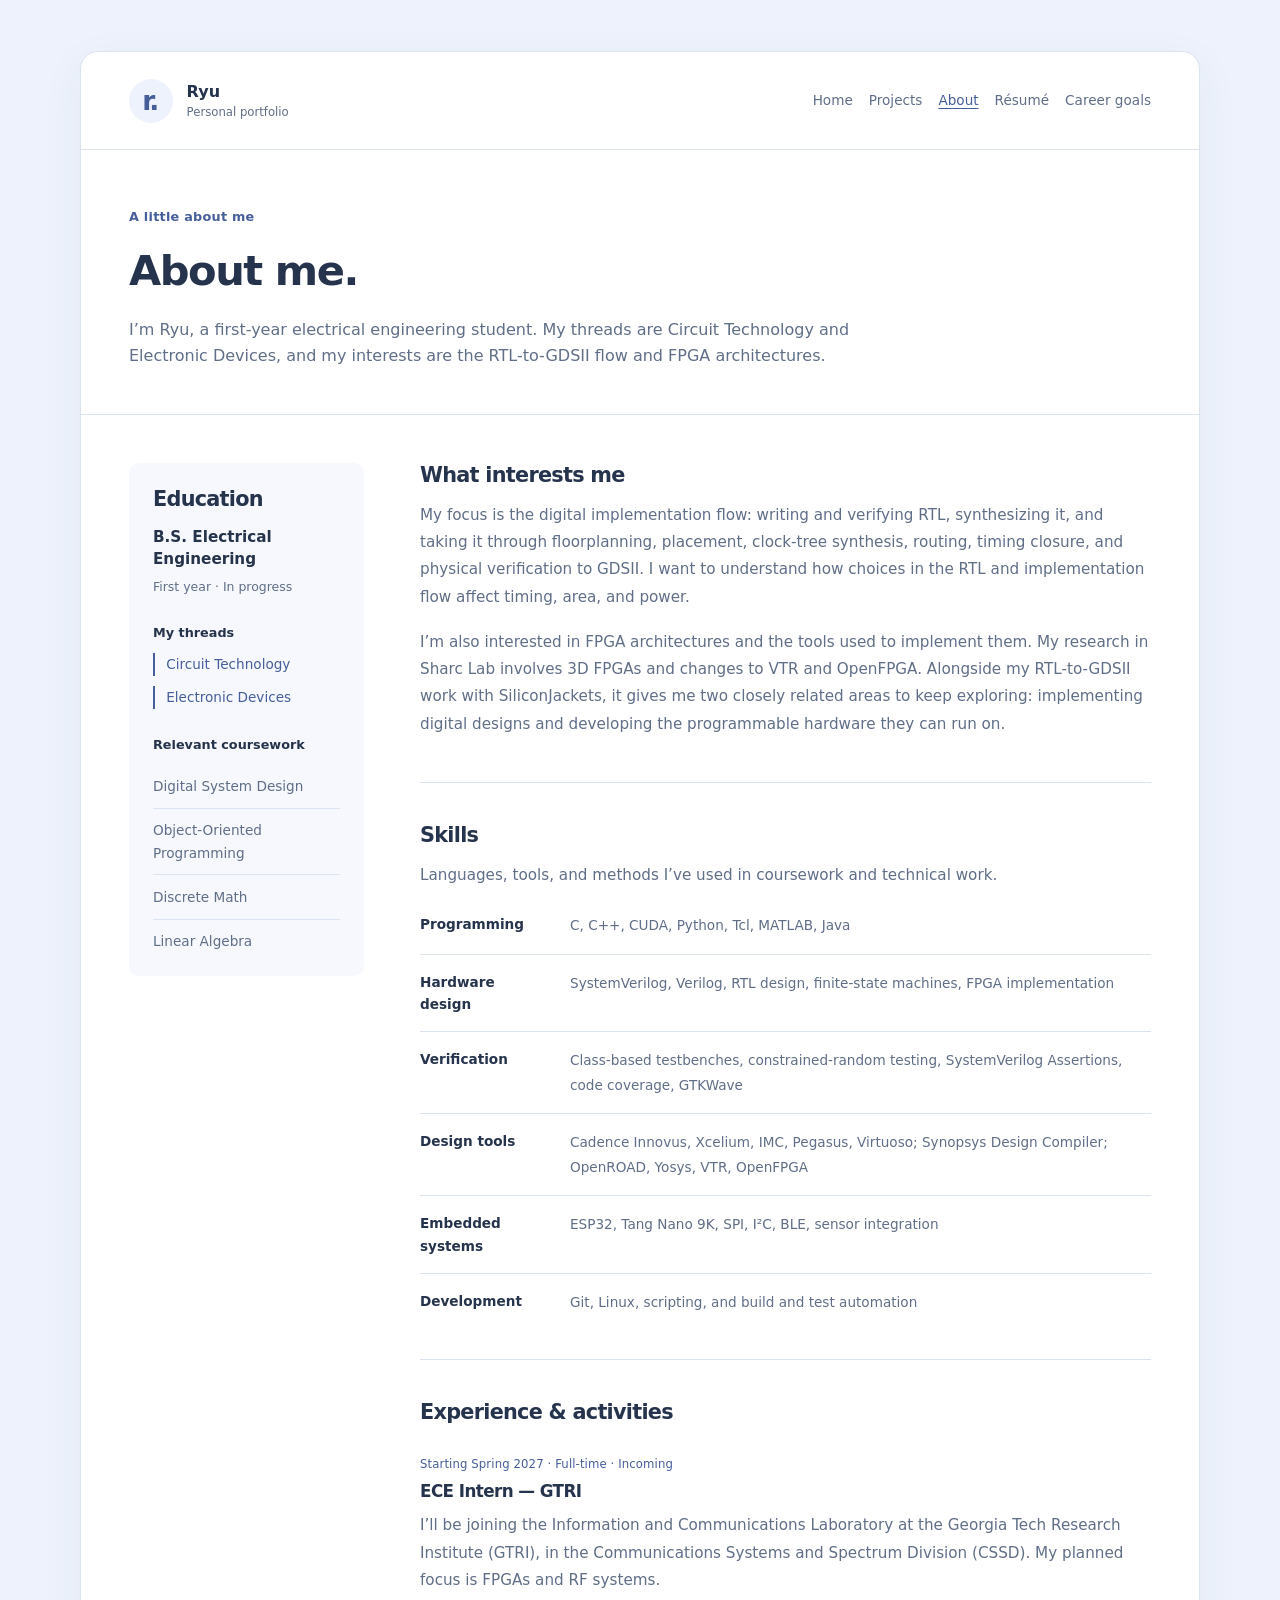
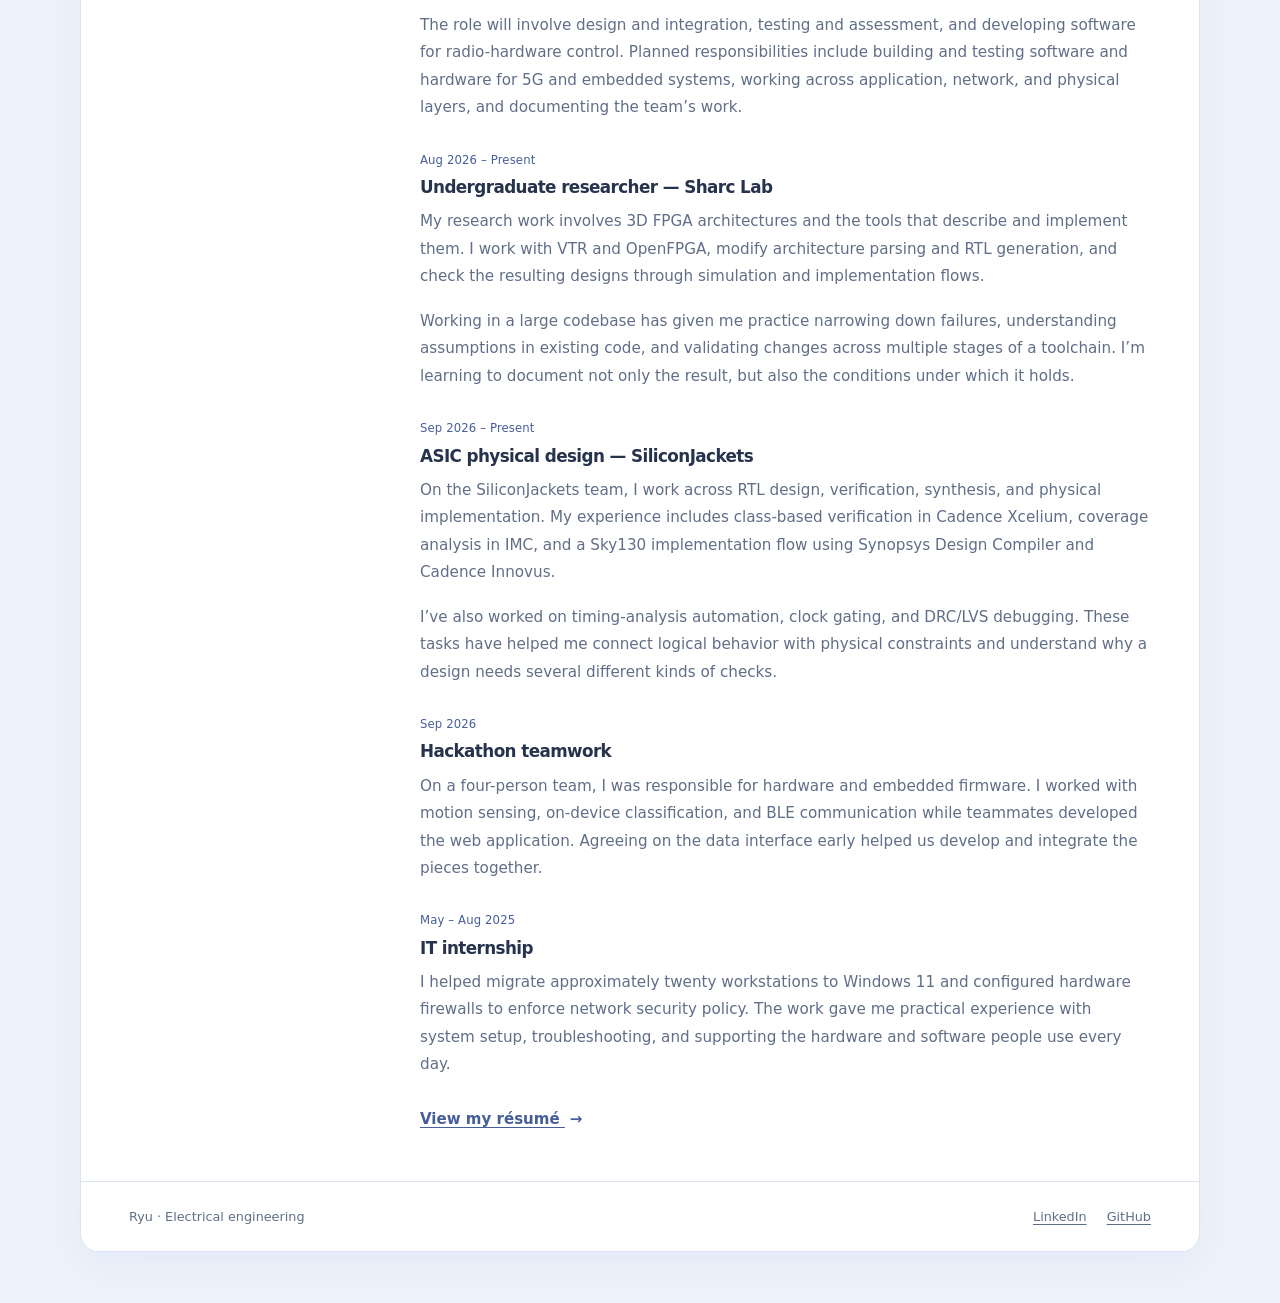
==== about.html @ d7442543 "Refresh cached pages through versioned internal navigation" ====
<!doctype html>
<html lang="en">
<head>
  <meta charset="utf-8">
  <meta name="viewport" content="width=device-width, initial-scale=1">
  <title>About Ryu — Electrical engineering</title>
  <meta name="description" content="First-year electrical engineering student studying Circuit Technology and Electronic Devices. Education, skills, and experience.">
  <link rel="icon" href="assets/favicon.svg" type="image/svg+xml">
  <link rel="stylesheet" href="assets/site.a229d9a0cc8a.css">
</head>
<body class="site-page">
<a class="skip" href="#main">Skip to content</a>
<div class="site-shell">
  <header class="welcome-header">
    <a class="welcome-brand" href="index.html?v=a229d9a0cc8a" aria-label="Ryu — Home"><span class="initial" aria-hidden="true">r.</span><span>Ryu<span class="brand-caption">Personal portfolio</span></span></a>
    <nav class="site-nav" aria-label="Main">
      <a href="index.html?v=a229d9a0cc8a">Home</a>
      <a href="projects.html?v=a229d9a0cc8a">Projects</a>
      <a href="about.html?v=a229d9a0cc8a" aria-current="page">About</a>
      <a href="resume.html?v=a229d9a0cc8a">Résumé</a>
      <a href="goals.html?v=a229d9a0cc8a">Career goals</a>
    </nav>
  </header>
  <main id="main">
    <header class="profile-intro">
      <p class="welcome-eyebrow">A little about me</p>
      <h1>About me.</h1>
      <p>I’m Ryu, a first-year electrical engineering student. My threads are Circuit Technology and Electronic Devices, and my interests are the RTL-to-GDSII flow and FPGA architectures.</p>
    </header>
    <div class="profile-body">
      <aside class="education-panel" aria-labelledby="education">
        <h2 id="education">Education</h2>
        <p class="degree">B.S. Electrical Engineering</p>
        <p class="education-year">First year · In progress</p>
        <h3>My threads</h3>
        <ul class="thread-list">
          <li>Circuit Technology</li>
          <li>Electronic Devices</li>
        </ul>
        <h3>Relevant coursework</h3>
        <ul class="course-list">
          <li>Digital System Design</li>
          <li>Object-Oriented Programming</li>
          <li>Discrete Math</li>
          <li>Linear Algebra</li>
        </ul>
      </aside>
      <div class="profile-content">
        <section aria-labelledby="interests">
          <h2 id="interests">What interests me</h2>
          <p>My focus is the digital implementation flow: writing and verifying RTL, synthesizing it, and taking it through floorplanning, placement, clock-tree synthesis, routing, timing closure, and physical verification to GDSII. I want to understand how choices in the RTL and implementation flow affect timing, area, and power.</p>
          <p>I’m also interested in FPGA architectures and the tools used to implement them. My research in Sharc Lab involves 3D FPGAs and changes to VTR and OpenFPGA. Alongside my RTL-to-GDSII work with SiliconJackets, it gives me two closely related areas to keep exploring: implementing digital designs and developing the programmable hardware they can run on.</p>
        </section>
        <section class="profile-section" aria-labelledby="skills">
          <h2 id="skills">Skills</h2>
          <p class="section-description">Languages, tools, and methods I’ve used in coursework and technical work.</p>
          <dl class="skill-list">
            <div><dt>Programming</dt><dd>C, C++, CUDA, Python, Tcl, MATLAB, Java</dd></div>
            <div><dt>Hardware design</dt><dd>SystemVerilog, Verilog, RTL design, finite-state machines, FPGA implementation</dd></div>
            <div><dt>Verification</dt><dd>Class-based testbenches, constrained-random testing, SystemVerilog Assertions, code coverage, GTKWave</dd></div>
            <div><dt>Design tools</dt><dd>Cadence Innovus, Xcelium, IMC, Pegasus, Virtuoso; Synopsys Design Compiler; OpenROAD, Yosys, VTR, OpenFPGA</dd></div>
            <div><dt>Embedded systems</dt><dd>ESP32, Tang Nano 9K, SPI, I²C, BLE, sensor integration</dd></div>
            <div><dt>Development</dt><dd>Git, Linux, scripting, and build and test automation</dd></div>
          </dl>
        </section>
        <section class="profile-section" aria-labelledby="experience">
          <h2 id="experience">Experience &amp; activities</h2>
          <article class="experience-entry upcoming-experience">
            <p class="experience-date">Starting Spring 2027 · Full-time · Incoming</p>
            <h3>ECE Intern — GTRI</h3>
            <p>I’ll be joining the Information and Communications Laboratory at the Georgia Tech Research Institute (GTRI), in the Communications Systems and Spectrum Division (CSSD). My planned focus is FPGAs and RF systems.</p>
            <p>The role will involve design and integration, testing and assessment, and developing software for radio-hardware control. Planned responsibilities include building and testing software and hardware for 5G and embedded systems, working across application, network, and physical layers, and documenting the team’s work.</p>
          </article>
          <article class="experience-entry">
            <p class="experience-date">Aug 2026 – Present</p>
            <h3>Undergraduate researcher — Sharc Lab</h3>
            <p>My research work involves 3D FPGA architectures and the tools that describe and implement them. I work with VTR and OpenFPGA, modify architecture parsing and RTL generation, and check the resulting designs through simulation and implementation flows.</p>
            <p>Working in a large codebase has given me practice narrowing down failures, understanding assumptions in existing code, and validating changes across multiple stages of a toolchain. I’m learning to document not only the result, but also the conditions under which it holds.</p>
          </article>
          <article class="experience-entry">
            <p class="experience-date">Sep 2026 – Present</p>
            <h3>ASIC physical design — SiliconJackets</h3>
            <p>On the SiliconJackets team, I work across RTL design, verification, synthesis, and physical implementation. My experience includes class-based verification in Cadence Xcelium, coverage analysis in IMC, and a Sky130 implementation flow using Synopsys Design Compiler and Cadence Innovus.</p>
            <p>I’ve also worked on timing-analysis automation, clock gating, and DRC/LVS debugging. These tasks have helped me connect logical behavior with physical constraints and understand why a design needs several different kinds of checks.</p>
          </article>
          <article class="experience-entry">
            <p class="experience-date">Sep 2026</p>
            <h3>Hackathon teamwork</h3>
            <p>On a four-person team, I was responsible for hardware and embedded firmware. I worked with motion sensing, on-device classification, and BLE communication while teammates developed the web application. Agreeing on the data interface early helped us develop and integrate the pieces together.</p>
          </article>
          <article class="experience-entry">
            <p class="experience-date">May – Aug 2025</p>
            <h3>IT internship</h3>
            <p>I helped migrate approximately twenty workstations to Windows 11 and configured hardware firewalls to enforce network security policy. The work gave me practical experience with system setup, troubleshooting, and supporting the hardware and software people use every day.</p>
          </article>
        </section>
        <a class="read-link" href="resume.html?v=a229d9a0cc8a">View my résumé <span aria-hidden="true">→</span></a>
      </div>
    </div>
  </main>
  <footer class="site-footer"><span>Ryu · Electrical engineering</span><nav aria-label="Social links"><a href="https://www.linkedin.com/in/ryutran">LinkedIn</a><a href="https://github.com/goshoryuken">GitHub</a></nav></footer>
</div>
</body>
</html>
---- assets/site.a229d9a0cc8a.css ----
:root {
  color-scheme: light dark;
  --bg: #edf2fc;
  --surface: #fff;
  --ink: #26334c;
  --muted: #606e88;
  --rule: #dbe3f1;
  --accent: #465e9a;
  --welcome-tint: #f6f8fd;
  --welcome-hover: #edf2fc;
  --mono: ui-monospace, "SFMono-Regular", Consolas, monospace;
}
* { box-sizing: border-box; }
body { margin: 0; background: var(--bg); color: var(--ink); font: 16px/1.65 system-ui, -apple-system, "Segoe UI", sans-serif; }
a { color: inherit; text-underline-offset: .22em; text-decoration-thickness: 1px; }
a:hover { color: var(--accent); }
:focus-visible { outline: 2px solid var(--accent); outline-offset: 5px; }
img { display: block; max-width: 100%; height: auto; }
h1, h2, h3 { line-height: 1.25; font-weight: 600; letter-spacing: -.035em; }
h1 { font-size: clamp(1.85rem, 4vw, 2.6rem); margin: 0; }
h2 { font-size: 1.3rem; margin: 2.5rem 0 .8rem; }
h3 { font-size: 1.1rem; }
p { margin: 0 0 1.1rem; }
.skip { position: absolute; left: -9999px; }
.skip:focus { left: 1rem; top: 1rem; padding: .5rem; background: var(--surface); z-index: 10; }
.site-nav { display: flex; gap: 1.5rem; font-size: .9rem; }
.site-nav a { color: var(--muted); text-decoration: none; }
.site-nav a[aria-current="page"] { color: var(--ink); text-decoration: underline; }
.read-link { color: var(--accent); font-size: .94rem; font-weight: 550; }
.read-link span { display: inline-block; margin-left: .3rem; }
.section-head { display: flex; justify-content: space-between; align-items: baseline; gap: 1rem; margin-bottom: 1.2rem; }
.section-head h2 { margin: 0; font-size: 1.15rem; }
.section-head > span { font-size: .82rem; color: var(--muted); }
.featured-grid { display: grid; grid-template-columns: repeat(2, minmax(0, 1fr)); gap: 1.5rem; }
.project-card { border: 1px solid var(--rule); border-radius: 6px; overflow: hidden; background: var(--surface); }
.project-image { display: flex; align-items: center; justify-content: center; height: 280px; background: var(--welcome-tint); border-bottom: 1px solid var(--rule); padding: 1rem; }
.project-image img { width: 100%; height: 100%; object-fit: contain; }
.cpu-image { background: #090a0b; }
.card-copy { padding: 1.5rem; }
.meta { font-family: var(--mono); font-size: .72rem; color: var(--muted); margin: 0 0 .7rem; }
.card-copy h2 { margin: 0 0 .8rem; font-size: 1.4rem; }
.card-copy h2 a { text-decoration: none; }
.card-copy h2 a:hover { text-decoration: underline; }
.card-copy > p:not(.meta) { color: var(--muted); font-size: .95rem; }
.page-head { padding: 3.5rem 0 2.5rem; max-width: 820px; }
.lede { color: var(--muted); font-size: 1.08rem; margin: 1.2rem 0 0; }
.page-head > .read-link { display: inline-block; margin-top: 1.5rem; }
.label { font-size: .82rem; color: var(--muted); margin-bottom: 1.1rem; }
.prose { max-width: 68ch; }
.project-connection { padding: 1rem 0 1.5rem; }
.project-connection p { color: var(--muted); }
.other-projects { margin-top: 1.5rem; }
.other-projects > a { display: flex; justify-content: space-between; gap: 1rem; padding: 1.25rem 0; border-top: 1px solid var(--rule); text-decoration: none; }
.other-projects strong { font-weight: 550; }
.other-projects a > span > span { display: block; color: var(--muted); font-size: .9rem; margin-top: .25rem; }
.article { display: grid; grid-template-columns: minmax(0, 1fr) 220px; gap: 3rem; }
.body { min-width: 0; }
.body > h2:first-child { margin-top: 0; }
.body li { margin-bottom: .6rem; }
.body ul, .body ol { padding-left: 1.3rem; }
.article aside { font-size: .87rem; }
.sticky { position: sticky; top: 2rem; }
.spec { margin: 0; border-top: 1px solid var(--rule); }
.spec dt { font-size: .75rem; color: var(--muted); margin-top: .85rem; }
.spec dd { margin: .25rem 0 0; padding-bottom: .85rem; border-bottom: 1px solid var(--rule); overflow-wrap: anywhere; }
figure { margin: 1.8rem 0; }
.body > figure:first-child { margin-top: 0; }
figure img { width: 100%; border: 1px solid var(--rule); border-radius: 3px; }
figcaption { font-size: .8rem; color: var(--muted); margin-top: .6rem; }
figcaption b { font-size: .7rem; margin-right: .4rem; }
pre { overflow-x: auto; padding: 1rem; border: 1px solid var(--rule); background: var(--surface); font-size: .8rem; }
code { font-family: var(--mono); font-size: .9em; overflow-wrap: anywhere; }
.flow strong, .flow span { display: block; }
.flow span { color: var(--muted); }
.table-wrap { overflow-x: auto; }
table { border-collapse: collapse; width: 100%; font-size: .9rem; }
th, td { text-align: left; padding: .6rem .8rem .6rem 0; border-bottom: 1px solid var(--rule); }

@media (max-width: 700px) {
  .featured-grid { grid-template-columns: 1fr; }
  .project-image { height: 250px; }
  .article { grid-template-columns: 1fr; gap: 2rem; }
  .sticky { position: static; }
  .section-head > span { display: none; }
  .site-nav { gap: 1rem; }
}

@media print {
  .site-header, .site-footer, .skip { display: none; }
  body { background: white; color: black; }
  .article { display: block; }
  .sticky { position: static; }
}

/* Expanded portfolio navigation and readable resume. */
.site-nav { flex-wrap: wrap; gap: .5rem 1.25rem; }
.resume-actions { display: flex; flex-wrap: wrap; gap: .75rem 1.5rem; margin-top: 1.5rem; font-size: .94rem; }
.resume-body > section:first-child h2 { margin-top: 0; }
.resume-entry { margin-top: 1.5rem; }
.resume-entry h3 { margin: 0 0 .35rem; }
.resume-entry li { margin-bottom: .65rem; }
.resume-entry ul { padding-left: 1.2rem; }
.resume-skills dt { font-weight: 600; margin-top: 1rem; }
.resume-skills dd { margin: .2rem 0 0; }
.discovery-note { border-top: 1px solid var(--rule); margin-top: 3rem; color: var(--muted); font-size: .9rem; }
.discovery-note h2 { font-size: 1.05rem; color: var(--ink); }
@media (max-width: 700px) {
  .site-nav { width: 100%; gap: .5rem 1rem; font-size: .85rem; }
}

/* Welcome page: introduction beside a directory of the portfolio. */

.home-page {
  min-height: 100svh;
  display: grid;
  align-content: center;
  padding: clamp(1.25rem, 5vw, 5rem);
}
.welcome-header { display: flex; align-items: center; justify-content: space-between; gap: 1rem; padding: 1.65rem 3rem; border-bottom: 1px solid var(--rule); }
.welcome-brand { display: flex; align-items: center; gap: .85rem; text-decoration: none; font-weight: 600; line-height: 1.5; }
.initial { display: grid; place-items: center; width: 44px; height: 44px; border-radius: 50%; color: var(--accent); background: var(--bg); font-size: 1.65rem; letter-spacing: -.08em; padding-right: .1em; }
.brand-caption { display: block; color: var(--muted); font-size: .73rem; font-weight: 400; }
.welcome-layout { display: grid; grid-template-columns: 1.35fr 1fr; }
.welcome-intro { padding: 4.5rem 3rem 3rem; display: flex; flex-direction: column; justify-content: space-between; gap: 3.5rem; }
.welcome-eyebrow { margin: 0 0 1.2rem; color: var(--accent); font-size: .8rem; font-weight: 550; letter-spacing: .02em; }
.welcome-intro h1 { font-size: clamp(2.5rem, 4.5vw, 3.7rem); letter-spacing: -.055em; font-weight: 600; line-height: 1.1; }
.welcome-role { margin: 1.5rem 0 1.2rem; color: var(--ink); font-size: clamp(1.25rem, 2.1vw, 1.5rem); line-height: 1.5; letter-spacing: -.025em; }
.welcome-description { max-width: 39ch; color: var(--muted); font-size: .97rem; line-height: 1.8; margin: 0; }
.social-buttons { display: flex; flex-wrap: wrap; gap: .75rem; }
.social-buttons a { display: inline-flex; align-items: center; gap: .6rem; border: 1px solid var(--rule); border-radius: 7px; padding: .7rem .85rem; color: var(--accent); text-decoration: none; font-size: .85rem; font-weight: 550; }
.social-buttons a:hover { background: var(--welcome-hover); border-color: var(--accent); }
.social-buttons svg { width: 18px; height: 18px; flex: none; }
.button-arrow { margin-left: .5rem; }
.welcome-pages { padding: 3rem 2rem; background: var(--welcome-tint); border-left: 1px solid var(--rule); border-radius: 0; }
.welcome-pages > .welcome-eyebrow { padding: 0 1rem; margin-bottom: 1rem; color: var(--muted); }
.welcome-pages > a { display: flex; align-items: center; justify-content: space-between; gap: 1rem; padding: 1.4rem 1rem; text-decoration: none; border-bottom: 1px solid var(--rule); }
.welcome-pages > a:last-child { border-bottom: 0; }
.welcome-pages > a:hover { background: var(--welcome-hover); border-radius: 7px; }
.page-link-title { display: block; font-size: 1.12rem; font-weight: 550; letter-spacing: -.02em; }
.page-link-description { display: block; font-size: .8rem; color: var(--muted); margin-top: .25rem; }
.page-link-arrow { color: var(--accent); font-size: 1.25rem; }
@media (prefers-color-scheme: dark) {
  :root { --bg: #171e2d; --surface: #222c3e; --ink: #edf1fa; --muted: #b2bfd5; --rule: #39475f; --accent: #b5c8f3; --welcome-tint: #263145; --welcome-hover: #303e57; }
}
@media (max-width: 850px) {
  .welcome-header { padding: 1.4rem 2rem; }
  .welcome-intro { padding: 3.5rem 2rem 2.5rem; }
  .welcome-pages { padding: 2.5rem 1rem; }
  .desktop-break { display: none; }
}
@media (max-width: 650px) {
  .home-page { padding: 1rem; align-content: start; }
  .welcome-header { padding: 1.2rem 1.5rem; }
  .welcome-layout { grid-template-columns: 1fr; }
  .welcome-intro { padding: 2.75rem 1.5rem 2rem; gap: 2rem; }
  .welcome-pages { padding: 1.75rem .75rem 1rem; border-left: 0; border-top: 1px solid var(--rule); border-radius: 0; }
  .welcome-pages > a { padding: 1.15rem 1rem; }
}
@media print {
  .home-page { display: block; padding: 0; --surface: #fff; --ink: #000; --muted: #333; }
  .welcome-layout { display: block; }
}

/* About: education alongside the biography, skills, and experience. */
.site-page { min-height: 100svh; padding: clamp(1rem, 4vw, 4rem); }
.site-shell { width: min(100%, 1120px); margin-inline: auto; border: 1px solid var(--rule); border-radius: 18px; background: var(--surface); box-shadow: 0 12px 45px rgb(53 72 111 / 5%); }
.welcome-header { flex-wrap: wrap; }
.site-nav { gap: .5rem 1rem; font-size: .85rem; }
.profile-intro { padding: 3.5rem 3rem 2.75rem; border-bottom: 1px solid var(--rule); }
.profile-intro h1 { max-width: 30ch; font-size: clamp(1.9rem, 3.5vw, 2.6rem); line-height: 1.2; }
.profile-intro > p:last-child { max-width: 72ch; color: var(--muted); margin: 1.3rem 0 0; }
.profile-body { display: grid; grid-template-columns: 235px minmax(0, 1fr); gap: 3.5rem; padding: 3rem; }
.education-panel { align-self: start; border-radius: 10px; background: var(--welcome-tint); padding: 1.5rem; }
.education-panel h2, .profile-content > section > h2 { margin-top: 0; font-size: 1.3rem; }
.degree { font-weight: 550; font-size: .95rem; line-height: 1.5; margin-bottom: .35rem; }
.education-year { font-size: .78rem; color: var(--muted); }
.education-panel h3 { margin: 1.75rem 0 .75rem; font-size: .8rem; letter-spacing: 0; }
.thread-list, .course-list { list-style: none; padding: 0; margin: 0; font-size: .85rem; }
.thread-list li { color: var(--accent); border-left: 2px solid var(--accent); padding-left: .7rem; margin-bottom: .65rem; }
.course-list li { padding: .65rem 0; border-bottom: 1px solid var(--rule); color: var(--muted); }
.course-list li:last-child { border-bottom: 0; padding-bottom: 0; }
.profile-content { min-width: 0; }
.profile-content p { font-size: .95rem; line-height: 1.8; color: var(--muted); }
.profile-section { margin-top: 2.75rem; padding-top: 2.5rem; border-top: 1px solid var(--rule); }
.section-description { margin-bottom: 1.5rem; }
.skill-list { margin: 0; font-size: .85rem; }
.skill-list > div { display: grid; grid-template-columns: 130px minmax(0, 1fr); gap: 1.25rem; padding: 1rem 0; border-bottom: 1px solid var(--rule); }
.skill-list > div:first-child { padding-top: 0; }
.skill-list > div:last-child { border-bottom: 0; padding-bottom: 0; }
.skill-list dt { font-weight: 550; }
.skill-list dd { margin: 0; color: var(--muted); line-height: 1.8; }
.experience-entry { margin: 1.75rem 0; }
.profile-content .experience-date { font-size: .73rem; letter-spacing: .01em; margin: 0 0 .4rem; color: var(--accent); }
.experience-entry h3 { font-size: 1.05rem; margin: 0 0 .65rem; }
.site-footer { display: flex; flex-wrap: wrap; justify-content: space-between; gap: 1rem; padding: 1.5rem 3rem; border-top: 1px solid var(--rule); color: var(--muted); font-size: .8rem; }
.site-footer nav { display: flex; gap: 1.25rem; }
@media (max-width: 850px) {
  .profile-intro { padding: 2.5rem 2rem; }
  .profile-body { padding: 2rem; grid-template-columns: 200px minmax(0, 1fr); gap: 2rem; }
  .education-panel { padding: 1.25rem; }
  .skill-list > div { grid-template-columns: 1fr; gap: .35rem; }
  .site-footer { padding-inline: 2rem; }
}
@media (max-width: 650px) {
  .profile-intro { padding: 2.5rem 1.5rem 2rem; }
  .profile-body { grid-template-columns: 1fr; padding: 1.5rem; gap: 2.5rem; }
  .education-panel { padding: 1.5rem; }
  .site-footer { padding-inline: 1.5rem; }
}
@media print {
  .site-page { padding: 0; --surface: #fff; --ink: #000; --muted: #333; }
  .site-shell { border: 0; box-shadow: none; }
  .site-page .welcome-header, .site-footer { display: none; }
  .profile-body { display: block; }
}

/* Portrait space can hold a real image without changing the welcome layout. */
.welcome-greeting { display: flex; align-items: center; gap: 1.5rem; }
.portrait-slot { width: 112px; height: 112px; flex: none; display: flex; flex-direction: column; align-items: center; justify-content: center; gap: .3rem; border: 1px dashed var(--rule); border-radius: 50%; background: var(--welcome-tint); color: var(--muted); overflow: hidden; }
.portrait-slot span { font-size: .7rem; }
.portrait-slot svg { width: 36px; height: 36px; flex: none; }
.portrait-slot img { width: 100%; height: 100%; object-fit: cover; }
@media (min-width: 651px) and (max-width: 1000px) {
  .welcome-greeting { gap: 1rem; }
  .portrait-slot { width: 80px; height: 80px; }
}
@media (max-width: 650px) {
  .welcome-greeting { flex-direction: column; align-items: flex-start; gap: 1.5rem; }
  .portrait-slot { width: 96px; height: 96px; }
}

/* Shared page frame and content spacing. */
.content-main { padding: 0 3rem 3rem; }
.content-main > .page-head { max-width: 100%; border-bottom: 1px solid var(--rule); margin-bottom: 2.5rem; }
.content-main .lede { max-width: 72ch; }
.content-main .article aside { background: var(--welcome-tint); border-radius: 10px; padding: 1.25rem; align-self: start; }
.content-main .article aside .spec { border-top: 0; }
.site-nav a[aria-current="page"] { color: var(--accent); }
.resume-actions a { display: inline-flex; align-items: center; padding: .65rem 1rem; border: 1px solid var(--rule); border-radius: 7px; color: var(--accent); text-decoration: none; }
.resume-actions a:hover { border-color: var(--accent); background: var(--welcome-hover); }
@media (max-width: 850px) {
  .content-main { padding: 0 2rem 2rem; }
}
@media (max-width: 650px) {
  .content-main { padding: 0 1.5rem 2rem; }
  .content-main > .page-head { padding-top: 2.5rem; padding-bottom: 2rem; margin-bottom: 2rem; }
}
@media print {
  .welcome-header, .site-footer { display: none; }
  .site-shell { border: 0; box-shadow: none; }
  .content-main { padding: 0; }
}
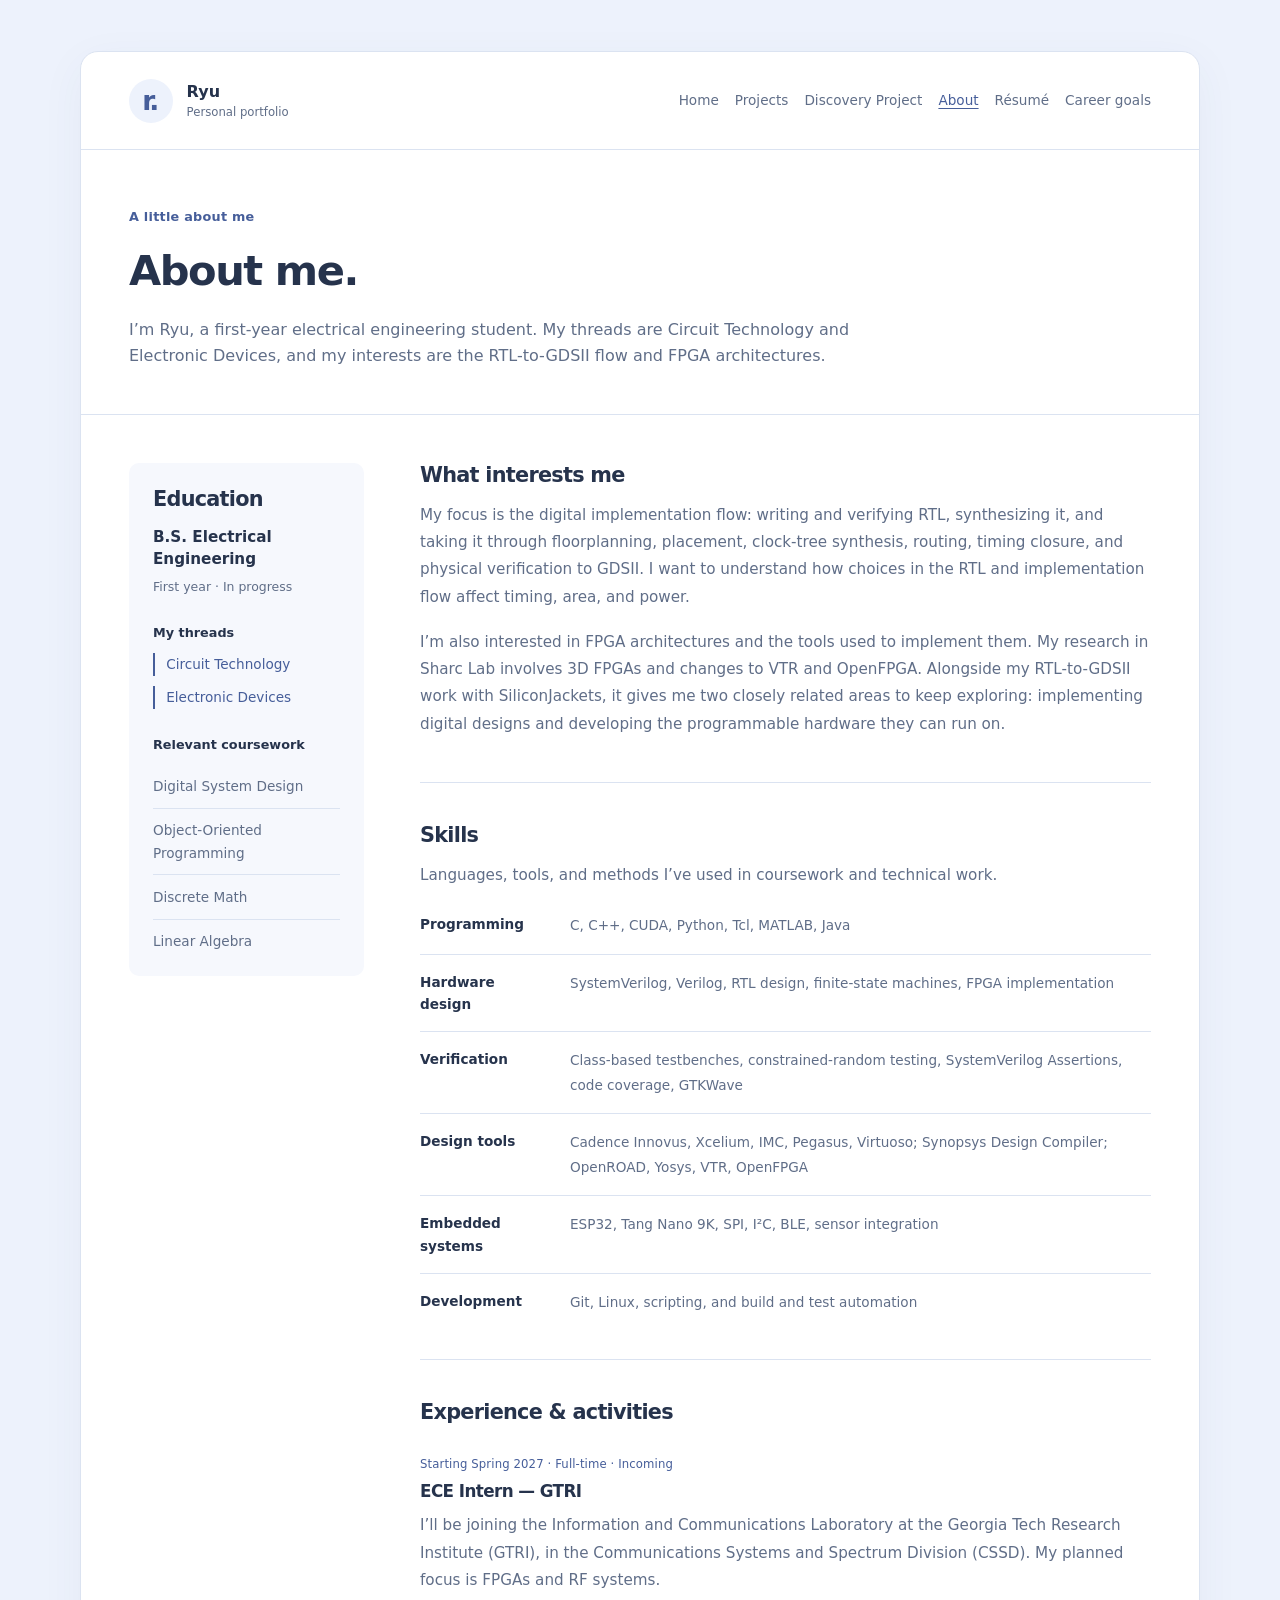
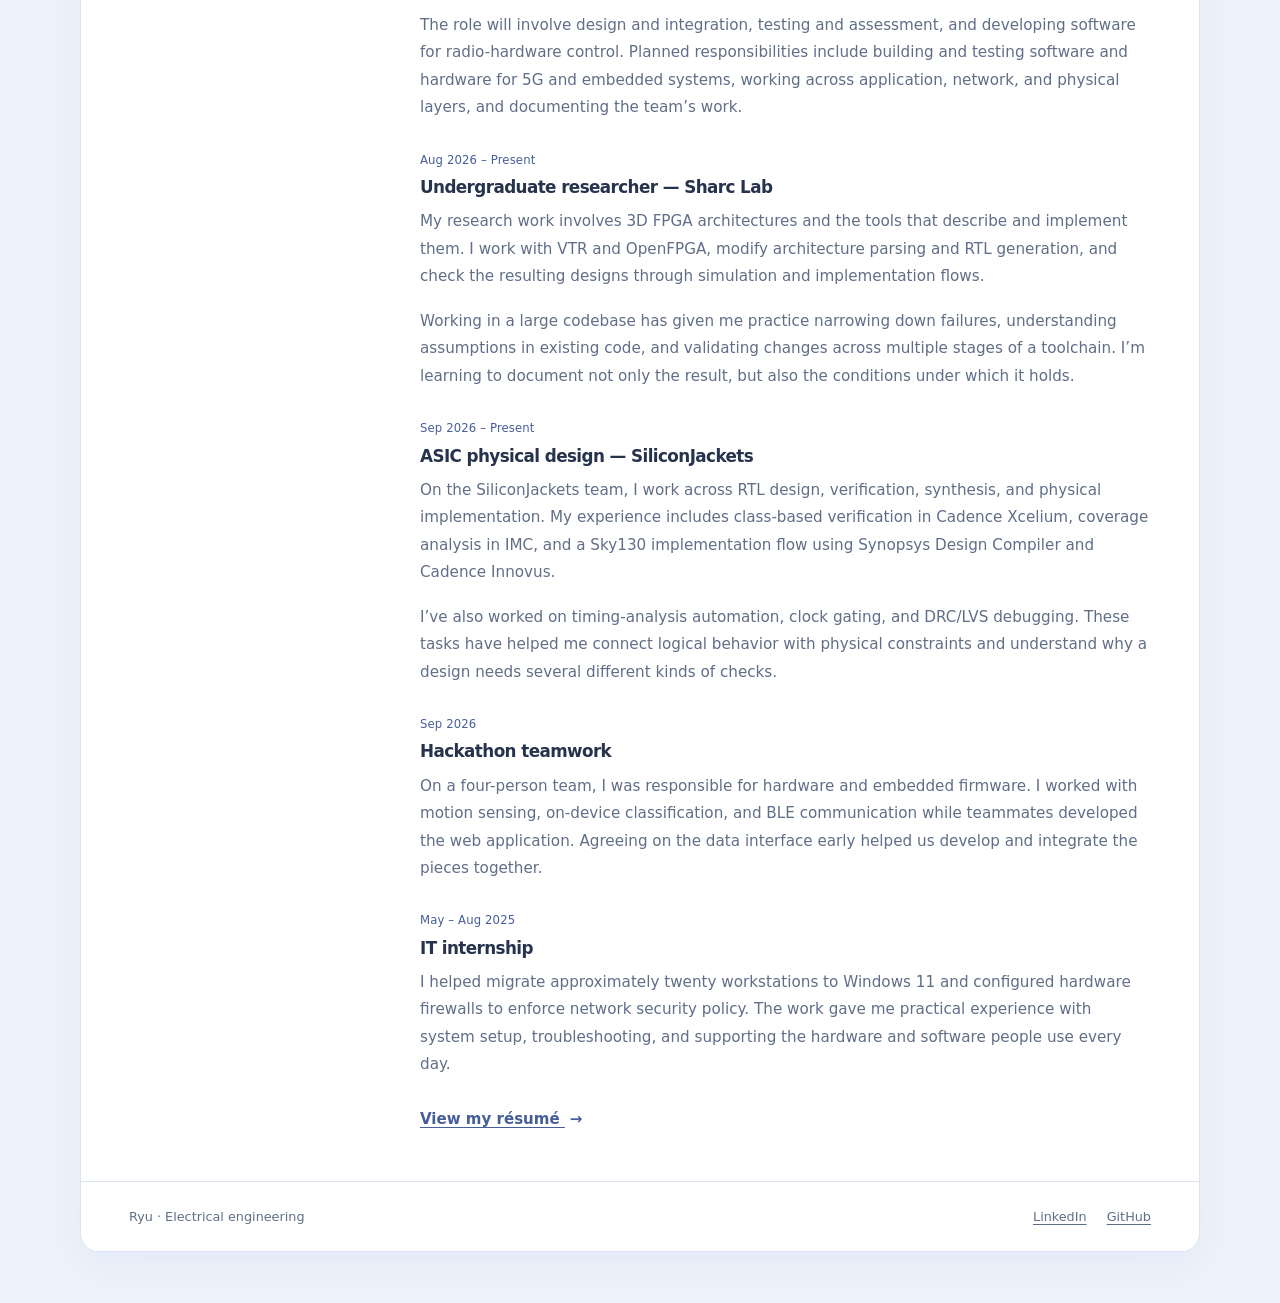
==== commit bd98cd1d: "Add Discovery Project feature for SiliconJackets CPU" ====
--- a/about.html
+++ b/about.html
@@ -6,19 +6,20 @@
   <title>About Ryu — Electrical engineering</title>
   <meta name="description" content="First-year electrical engineering student studying Circuit Technology and Electronic Devices. Education, skills, and experience.">
   <link rel="icon" href="assets/favicon.svg" type="image/svg+xml">
-  <link rel="stylesheet" href="assets/site.a229d9a0cc8a.css">
+  <link rel="stylesheet" href="assets/site.d888fc6e944f.css">
 </head>
 <body class="site-page">
 <a class="skip" href="#main">Skip to content</a>
 <div class="site-shell">
   <header class="welcome-header">
-    <a class="welcome-brand" href="index.html?v=a229d9a0cc8a" aria-label="Ryu — Home"><span class="initial" aria-hidden="true">r.</span><span>Ryu<span class="brand-caption">Personal portfolio</span></span></a>
+    <a class="welcome-brand" href="index.html?v=7a41189f3f6b" aria-label="Ryu — Home"><span class="initial" aria-hidden="true">r.</span><span>Ryu<span class="brand-caption">Personal portfolio</span></span></a>
     <nav class="site-nav" aria-label="Main">
-      <a href="index.html?v=a229d9a0cc8a">Home</a>
-      <a href="projects.html?v=a229d9a0cc8a">Projects</a>
-      <a href="about.html?v=a229d9a0cc8a" aria-current="page">About</a>
-      <a href="resume.html?v=a229d9a0cc8a">Résumé</a>
-      <a href="goals.html?v=a229d9a0cc8a">Career goals</a>
+      <a href="index.html?v=7a41189f3f6b">Home</a>
+      <a href="projects.html?v=7a41189f3f6b">Projects</a>
+      <a href="projects/discovery.html?v=7a41189f3f6b">Discovery Project</a>
+      <a href="about.html?v=7a41189f3f6b" aria-current="page">About</a>
+      <a href="resume.html?v=7a41189f3f6b">Résumé</a>
+      <a href="goals.html?v=7a41189f3f6b">Career goals</a>
     </nav>
   </header>
   <main id="main">
@@ -94,7 +95,7 @@
             <p>I helped migrate approximately twenty workstations to Windows 11 and configured hardware firewalls to enforce network security policy. The work gave me practical experience with system setup, troubleshooting, and supporting the hardware and software people use every day.</p>
           </article>
         </section>
-        <a class="read-link" href="resume.html?v=a229d9a0cc8a">View my résumé <span aria-hidden="true">→</span></a>
+        <a class="read-link" href="resume.html?v=7a41189f3f6b">View my résumé <span aria-hidden="true">→</span></a>
       </div>
     </div>
   </main>
--- a/assets/site.d888fc6e944f.css
+++ b/assets/site.d888fc6e944f.css
@@ -0,0 +1,283 @@
+:root {
+  color-scheme: light dark;
+  --bg: #edf2fc;
+  --surface: #fff;
+  --ink: #26334c;
+  --muted: #606e88;
+  --rule: #dbe3f1;
+  --accent: #465e9a;
+  --welcome-tint: #f6f8fd;
+  --welcome-hover: #edf2fc;
+  --mono: ui-monospace, "SFMono-Regular", Consolas, monospace;
+}
+* { box-sizing: border-box; }
+body { margin: 0; background: var(--bg); color: var(--ink); font: 16px/1.65 system-ui, -apple-system, "Segoe UI", sans-serif; }
+a { color: inherit; text-underline-offset: .22em; text-decoration-thickness: 1px; }
+a:hover { color: var(--accent); }
+:focus-visible { outline: 2px solid var(--accent); outline-offset: 5px; }
+img { display: block; max-width: 100%; height: auto; }
+h1, h2, h3 { line-height: 1.25; font-weight: 600; letter-spacing: -.035em; }
+h1 { font-size: clamp(1.85rem, 4vw, 2.6rem); margin: 0; }
+h2 { font-size: 1.3rem; margin: 2.5rem 0 .8rem; }
+h3 { font-size: 1.1rem; }
+p { margin: 0 0 1.1rem; }
+.skip { position: absolute; left: -9999px; }
+.skip:focus { left: 1rem; top: 1rem; padding: .5rem; background: var(--surface); z-index: 10; }
+.site-nav { display: flex; gap: 1.5rem; font-size: .9rem; }
+.site-nav a { color: var(--muted); text-decoration: none; }
+.site-nav a[aria-current="page"] { color: var(--ink); text-decoration: underline; }
+.read-link { color: var(--accent); font-size: .94rem; font-weight: 550; }
+.read-link span { display: inline-block; margin-left: .3rem; }
+.section-head { display: flex; justify-content: space-between; align-items: baseline; gap: 1rem; margin-bottom: 1.2rem; }
+.section-head h2 { margin: 0; font-size: 1.15rem; }
+.section-head > span { font-size: .82rem; color: var(--muted); }
+.featured-grid { display: grid; grid-template-columns: repeat(2, minmax(0, 1fr)); gap: 1.5rem; }
+.project-card { border: 1px solid var(--rule); border-radius: 6px; overflow: hidden; background: var(--surface); }
+.project-image { display: flex; align-items: center; justify-content: center; height: 280px; background: var(--welcome-tint); border-bottom: 1px solid var(--rule); padding: 1rem; }
+.project-image img { width: 100%; height: 100%; object-fit: contain; }
+.cpu-image { background: #090a0b; }
+.card-copy { padding: 1.5rem; }
+.meta { font-family: var(--mono); font-size: .72rem; color: var(--muted); margin: 0 0 .7rem; }
+.card-copy h2 { margin: 0 0 .8rem; font-size: 1.4rem; }
+.card-copy h2 a { text-decoration: none; }
+.card-copy h2 a:hover { text-decoration: underline; }
+.card-copy > p:not(.meta) { color: var(--muted); font-size: .95rem; }
+.page-head { padding: 3.5rem 0 2.5rem; max-width: 820px; }
+.lede { color: var(--muted); font-size: 1.08rem; margin: 1.2rem 0 0; }
+.page-head > .read-link { display: inline-block; margin-top: 1.5rem; }
+.label { font-size: .82rem; color: var(--muted); margin-bottom: 1.1rem; }
+.prose { max-width: 68ch; }
+.project-connection { padding: 1rem 0 1.5rem; }
+.project-connection p { color: var(--muted); }
+.other-projects { margin-top: 1.5rem; }
+.other-projects > a { display: flex; justify-content: space-between; gap: 1rem; padding: 1.25rem 0; border-top: 1px solid var(--rule); text-decoration: none; }
+.other-projects strong { font-weight: 550; }
+.other-projects a > span > span { display: block; color: var(--muted); font-size: .9rem; margin-top: .25rem; }
+.article { display: grid; grid-template-columns: minmax(0, 1fr) 220px; gap: 3rem; }
+.body { min-width: 0; }
+.body > h2:first-child { margin-top: 0; }
+.body li { margin-bottom: .6rem; }
+.body ul, .body ol { padding-left: 1.3rem; }
+.article aside { font-size: .87rem; }
+.sticky { position: sticky; top: 2rem; }
+.spec { margin: 0; border-top: 1px solid var(--rule); }
+.spec dt { font-size: .75rem; color: var(--muted); margin-top: .85rem; }
+.spec dd { margin: .25rem 0 0; padding-bottom: .85rem; border-bottom: 1px solid var(--rule); overflow-wrap: anywhere; }
+figure { margin: 1.8rem 0; }
+.body > figure:first-child { margin-top: 0; }
+figure img { width: 100%; border: 1px solid var(--rule); border-radius: 3px; }
+figcaption { font-size: .8rem; color: var(--muted); margin-top: .6rem; }
+figcaption b { font-size: .7rem; margin-right: .4rem; }
+pre { overflow-x: auto; padding: 1rem; border: 1px solid var(--rule); background: var(--surface); font-size: .8rem; }
+code { font-family: var(--mono); font-size: .9em; overflow-wrap: anywhere; }
+.flow strong, .flow span { display: block; }
+.flow span { color: var(--muted); }
+.table-wrap { overflow-x: auto; }
+table { border-collapse: collapse; width: 100%; font-size: .9rem; }
+th, td { text-align: left; padding: .6rem .8rem .6rem 0; border-bottom: 1px solid var(--rule); }
+
+@media (max-width: 700px) {
+  .featured-grid { grid-template-columns: 1fr; }
+  .project-image { height: 250px; }
+  .article { grid-template-columns: 1fr; gap: 2rem; }
+  .sticky { position: static; }
+  .section-head > span { display: none; }
+  .site-nav { gap: 1rem; }
+}
+
+@media print {
+  .site-header, .site-footer, .skip { display: none; }
+  body { background: white; color: black; }
+  .article { display: block; }
+  .sticky { position: static; }
+}
+
+/* Expanded portfolio navigation and readable resume. */
+.site-nav { flex-wrap: wrap; gap: .5rem 1.25rem; }
+.resume-actions { display: flex; flex-wrap: wrap; gap: .75rem 1.5rem; margin-top: 1.5rem; font-size: .94rem; }
+.resume-body > section:first-child h2 { margin-top: 0; }
+.resume-entry { margin-top: 1.5rem; }
+.resume-entry h3 { margin: 0 0 .35rem; }
+.resume-entry li { margin-bottom: .65rem; }
+.resume-entry ul { padding-left: 1.2rem; }
+.resume-skills dt { font-weight: 600; margin-top: 1rem; }
+.resume-skills dd { margin: .2rem 0 0; }
+.discovery-note { border-top: 1px solid var(--rule); margin-top: 3rem; color: var(--muted); font-size: .9rem; }
+.discovery-note h2 { font-size: 1.05rem; color: var(--ink); }
+@media (max-width: 700px) {
+  .site-nav { width: 100%; gap: .5rem 1rem; font-size: .85rem; }
+}
+
+/* Welcome page: introduction beside a directory of the portfolio. */
+
+.home-page {
+  min-height: 100svh;
+  display: grid;
+  align-content: center;
+  padding: clamp(1.25rem, 5vw, 5rem);
+}
+.welcome-header { display: flex; align-items: center; justify-content: space-between; gap: 1rem; padding: 1.65rem 3rem; border-bottom: 1px solid var(--rule); }
+.welcome-brand { display: flex; align-items: center; gap: .85rem; text-decoration: none; font-weight: 600; line-height: 1.5; }
+.initial { display: grid; place-items: center; width: 44px; height: 44px; border-radius: 50%; color: var(--accent); background: var(--bg); font-size: 1.65rem; letter-spacing: -.08em; padding-right: .1em; }
+.brand-caption { display: block; color: var(--muted); font-size: .73rem; font-weight: 400; }
+.welcome-layout { display: grid; grid-template-columns: 1.35fr 1fr; }
+.welcome-intro { padding: 4.5rem 3rem 3rem; display: flex; flex-direction: column; justify-content: space-between; gap: 3.5rem; }
+.welcome-eyebrow { margin: 0 0 1.2rem; color: var(--accent); font-size: .8rem; font-weight: 550; letter-spacing: .02em; }
+.welcome-intro h1 { font-size: clamp(2.5rem, 4.5vw, 3.7rem); letter-spacing: -.055em; font-weight: 600; line-height: 1.1; }
+.welcome-role { margin: 1.5rem 0 1.2rem; color: var(--ink); font-size: clamp(1.25rem, 2.1vw, 1.5rem); line-height: 1.5; letter-spacing: -.025em; }
+.welcome-description { max-width: 39ch; color: var(--muted); font-size: .97rem; line-height: 1.8; margin: 0; }
+.social-buttons { display: flex; flex-wrap: wrap; gap: .75rem; }
+.social-buttons a { display: inline-flex; align-items: center; gap: .6rem; border: 1px solid var(--rule); border-radius: 7px; padding: .7rem .85rem; color: var(--accent); text-decoration: none; font-size: .85rem; font-weight: 550; }
+.social-buttons a:hover { background: var(--welcome-hover); border-color: var(--accent); }
+.social-buttons svg { width: 18px; height: 18px; flex: none; }
+.button-arrow { margin-left: .5rem; }
+.welcome-pages { padding: 3rem 2rem; background: var(--welcome-tint); border-left: 1px solid var(--rule); border-radius: 0; }
+.welcome-pages > .welcome-eyebrow { padding: 0 1rem; margin-bottom: 1rem; color: var(--muted); }
+.welcome-pages > a { display: flex; align-items: center; justify-content: space-between; gap: 1rem; padding: 1.4rem 1rem; text-decoration: none; border-bottom: 1px solid var(--rule); }
+.welcome-pages > a:last-child { border-bottom: 0; }
+.welcome-pages > a:hover { background: var(--welcome-hover); border-radius: 7px; }
+.page-link-title { display: block; font-size: 1.12rem; font-weight: 550; letter-spacing: -.02em; }
+.page-link-description { display: block; font-size: .8rem; color: var(--muted); margin-top: .25rem; }
+.page-link-arrow { color: var(--accent); font-size: 1.25rem; }
+@media (prefers-color-scheme: dark) {
+  :root { --bg: #171e2d; --surface: #222c3e; --ink: #edf1fa; --muted: #b2bfd5; --rule: #39475f; --accent: #b5c8f3; --welcome-tint: #263145; --welcome-hover: #303e57; }
+}
+@media (max-width: 850px) {
+  .welcome-header { padding: 1.4rem 2rem; }
+  .welcome-intro { padding: 3.5rem 2rem 2.5rem; }
+  .welcome-pages { padding: 2.5rem 1rem; }
+  .desktop-break { display: none; }
+}
+@media (max-width: 650px) {
+  .home-page { padding: 1rem; align-content: start; }
+  .welcome-header { padding: 1.2rem 1.5rem; }
+  .welcome-layout { grid-template-columns: 1fr; }
+  .welcome-intro { padding: 2.75rem 1.5rem 2rem; gap: 2rem; }
+  .welcome-pages { padding: 1.75rem .75rem 1rem; border-left: 0; border-top: 1px solid var(--rule); border-radius: 0; }
+  .welcome-pages > a { padding: 1.15rem 1rem; }
+}
+@media print {
+  .home-page { display: block; padding: 0; --surface: #fff; --ink: #000; --muted: #333; }
+  .welcome-layout { display: block; }
+}
+
+/* About: education alongside the biography, skills, and experience. */
+.site-page { min-height: 100svh; padding: clamp(1rem, 4vw, 4rem); }
+.site-shell { width: min(100%, 1120px); margin-inline: auto; border: 1px solid var(--rule); border-radius: 18px; background: var(--surface); box-shadow: 0 12px 45px rgb(53 72 111 / 5%); }
+.welcome-header { flex-wrap: wrap; }
+.site-nav { gap: .5rem 1rem; font-size: .85rem; }
+.profile-intro { padding: 3.5rem 3rem 2.75rem; border-bottom: 1px solid var(--rule); }
+.profile-intro h1 { max-width: 30ch; font-size: clamp(1.9rem, 3.5vw, 2.6rem); line-height: 1.2; }
+.profile-intro > p:last-child { max-width: 72ch; color: var(--muted); margin: 1.3rem 0 0; }
+.profile-body { display: grid; grid-template-columns: 235px minmax(0, 1fr); gap: 3.5rem; padding: 3rem; }
+.education-panel { align-self: start; border-radius: 10px; background: var(--welcome-tint); padding: 1.5rem; }
+.education-panel h2, .profile-content > section > h2 { margin-top: 0; font-size: 1.3rem; }
+.degree { font-weight: 550; font-size: .95rem; line-height: 1.5; margin-bottom: .35rem; }
+.education-year { font-size: .78rem; color: var(--muted); }
+.education-panel h3 { margin: 1.75rem 0 .75rem; font-size: .8rem; letter-spacing: 0; }
+.thread-list, .course-list { list-style: none; padding: 0; margin: 0; font-size: .85rem; }
+.thread-list li { color: var(--accent); border-left: 2px solid var(--accent); padding-left: .7rem; margin-bottom: .65rem; }
+.course-list li { padding: .65rem 0; border-bottom: 1px solid var(--rule); color: var(--muted); }
+.course-list li:last-child { border-bottom: 0; padding-bottom: 0; }
+.profile-content { min-width: 0; }
+.profile-content p { font-size: .95rem; line-height: 1.8; color: var(--muted); }
+.profile-section { margin-top: 2.75rem; padding-top: 2.5rem; border-top: 1px solid var(--rule); }
+.section-description { margin-bottom: 1.5rem; }
+.skill-list { margin: 0; font-size: .85rem; }
+.skill-list > div { display: grid; grid-template-columns: 130px minmax(0, 1fr); gap: 1.25rem; padding: 1rem 0; border-bottom: 1px solid var(--rule); }
+.skill-list > div:first-child { padding-top: 0; }
+.skill-list > div:last-child { border-bottom: 0; padding-bottom: 0; }
+.skill-list dt { font-weight: 550; }
+.skill-list dd { margin: 0; color: var(--muted); line-height: 1.8; }
+.experience-entry { margin: 1.75rem 0; }
+.profile-content .experience-date { font-size: .73rem; letter-spacing: .01em; margin: 0 0 .4rem; color: var(--accent); }
+.experience-entry h3 { font-size: 1.05rem; margin: 0 0 .65rem; }
+.site-footer { display: flex; flex-wrap: wrap; justify-content: space-between; gap: 1rem; padding: 1.5rem 3rem; border-top: 1px solid var(--rule); color: var(--muted); font-size: .8rem; }
+.site-footer nav { display: flex; gap: 1.25rem; }
+@media (max-width: 850px) {
+  .profile-intro { padding: 2.5rem 2rem; }
+  .profile-body { padding: 2rem; grid-template-columns: 200px minmax(0, 1fr); gap: 2rem; }
+  .education-panel { padding: 1.25rem; }
+  .skill-list > div { grid-template-columns: 1fr; gap: .35rem; }
+  .site-footer { padding-inline: 2rem; }
+}
+@media (max-width: 650px) {
+  .profile-intro { padding: 2.5rem 1.5rem 2rem; }
+  .profile-body { grid-template-columns: 1fr; padding: 1.5rem; gap: 2.5rem; }
+  .education-panel { padding: 1.5rem; }
+  .site-footer { padding-inline: 1.5rem; }
+}
+@media print {
+  .site-page { padding: 0; --surface: #fff; --ink: #000; --muted: #333; }
+  .site-shell { border: 0; box-shadow: none; }
+  .site-page .welcome-header, .site-footer { display: none; }
+  .profile-body { display: block; }
+}
+
+/* Portrait space can hold a real image without changing the welcome layout. */
+.welcome-greeting { display: flex; align-items: center; gap: 1.5rem; }
+.portrait-slot { width: 112px; height: 112px; flex: none; display: flex; flex-direction: column; align-items: center; justify-content: center; gap: .3rem; border: 1px dashed var(--rule); border-radius: 50%; background: var(--welcome-tint); color: var(--muted); overflow: hidden; }
+.portrait-slot span { font-size: .7rem; }
+.portrait-slot svg { width: 36px; height: 36px; flex: none; }
+.portrait-slot img { width: 100%; height: 100%; object-fit: cover; }
+@media (min-width: 651px) and (max-width: 1000px) {
+  .welcome-greeting { gap: 1rem; }
+  .portrait-slot { width: 80px; height: 80px; }
+}
+@media (max-width: 650px) {
+  .welcome-greeting { flex-direction: column; align-items: flex-start; gap: 1.5rem; }
+  .portrait-slot { width: 96px; height: 96px; }
+}
+
+/* Shared page frame and content spacing. */
+.content-main { padding: 0 3rem 3rem; }
+.content-main > .page-head { max-width: 100%; border-bottom: 1px solid var(--rule); margin-bottom: 2.5rem; }
+.content-main .lede { max-width: 72ch; }
+.content-main .article aside { background: var(--welcome-tint); border-radius: 10px; padding: 1.25rem; align-self: start; }
+.content-main .article aside .spec { border-top: 0; }
+.site-nav a[aria-current="page"] { color: var(--accent); }
+.resume-actions a { display: inline-flex; align-items: center; padding: .65rem 1rem; border: 1px solid var(--rule); border-radius: 7px; color: var(--accent); text-decoration: none; }
+.resume-actions a:hover { border-color: var(--accent); background: var(--welcome-hover); }
+@media (max-width: 850px) {
+  .content-main { padding: 0 2rem 2rem; }
+}
+@media (max-width: 650px) {
+  .content-main { padding: 0 1.5rem 2rem; }
+  .content-main > .page-head { padding-top: 2.5rem; padding-bottom: 2rem; margin-bottom: 2rem; }
+}
+@media print {
+  .welcome-header, .site-footer { display: none; }
+  .site-shell { border: 0; box-shadow: none; }
+  .content-main { padding: 0; }
+}
+
+/* Project write-ups share one page, with in-page navigation. */
+.project-index { display: flex; flex-wrap: wrap; gap: .65rem; margin-bottom: 2.75rem; scroll-margin-top: 1rem; }
+.project-index a { padding: .55rem .9rem; border: 1px solid var(--rule); border-radius: 7px; background: var(--welcome-tint); color: var(--accent); font-size: .85rem; text-decoration: none; }
+.project-index a:hover { border-color: var(--accent); background: var(--welcome-hover); }
+.project-writeup { padding: 3rem 0; border-top: 1px solid var(--rule); scroll-margin-top: 1.5rem; }
+.project-title-row { display: flex; flex-wrap: wrap; align-items: baseline; justify-content: space-between; gap: .75rem 1.5rem; }
+.project-title-row h2 { font-size: clamp(1.5rem, 3vw, 2rem); margin: 0; }
+.project-source, .project-access { font-size: .8rem; color: var(--accent); }
+.project-overview { max-width: 76ch; font-size: 1.05rem; color: var(--muted); margin: 1.25rem 0 2rem; }
+.project-story { max-width: 780px; margin-inline: auto; }
+.project-story h3 { font-size: 1.2rem; margin-top: 2rem; }
+.project-story figure { margin-block: 2rem; }
+.project-story figure img { max-height: 620px; object-fit: contain; background: var(--welcome-tint); }
+.back-to-projects { display: inline-block; margin-top: 1.5rem; color: var(--accent); font-size: .8rem; }
+@media (max-width: 650px) {
+  .project-writeup { padding-block: 2rem; }
+  .project-overview { font-size: .98rem; }
+}
+
+/* Discovery Project uses the same shared palette and page frame. */
+.site-nav a { white-space: nowrap; }
+.discovery-summary { max-width: 72ch; margin: 1.2rem 0 0; color: var(--muted); }
+.discovery-hero { margin: 0 0 3rem; }
+.discovery-story { max-width: 780px; margin-inline: auto; }
+.discovery-story section { scroll-margin-top: 1.5rem; }
+.discovery-story section + section { border-top: 1px solid var(--rule); margin-top: 2.5rem; padding-top: .5rem; }
+.discovery-sketch { max-width: 580px; margin: 2rem auto; }
+.discovery-story caption { text-align: left; font-weight: 600; padding-bottom: .8rem; }
+.discovery-story th[scope="row"] { font-weight: 500; }
+.discovery-detail { color: var(--muted); font-size: .8rem; margin-top: .7rem; }
